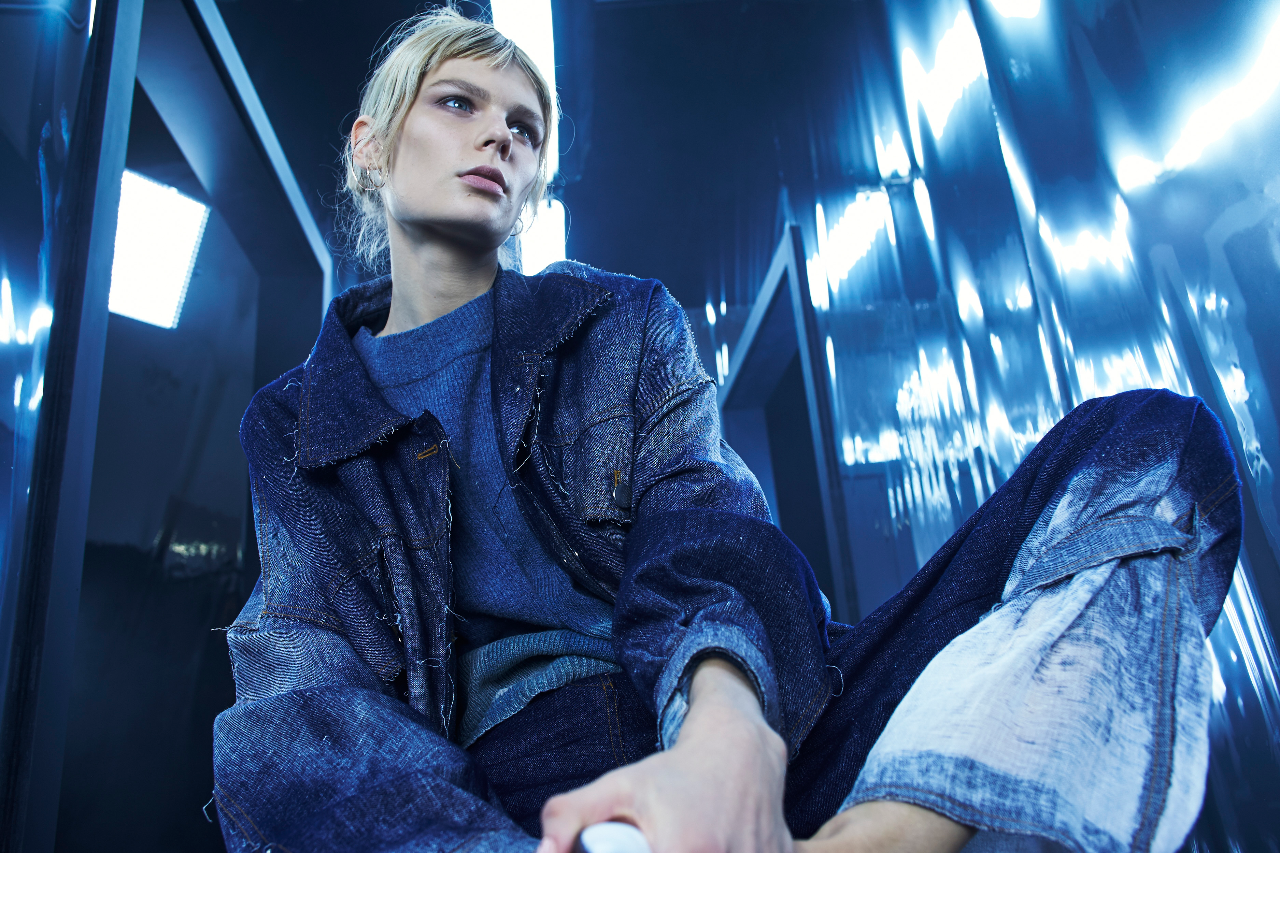
==== index.html @ e4200afe "ok cool" ====
<html>
<head>
	<title>IWP Effect Demo</title>
	<style>
		body {
			color: #fff;
			font-family:Monospace;
			font-size:13px;
			margin: 0px;
			text-align:center;
			/*overflow: hidden;*/
		}
		#selectors{
			position: absolute;
			top: 0;
			/*margin: 5px;*/
			padding: 10px;
			background: rgba(0,0,0,0.5); 
		}
		select{
			display: block;
			margin: 5px 0;
		}
	</style>
</head>
<body>
	<div id="container"></div>
	<script src="scripts/js/three.min.js"></script>
	<script src="scripts/js/CustomShaders2.js"></script>
	<script src="scripts/js/Effects.js"></script>
	<script src="scripts/js/FeedbackMaterial2.js"></script>
	<script src="scripts/js/Mask.js"></script>
    <script src="scripts/js/main.js"></script>
</body>
</html>
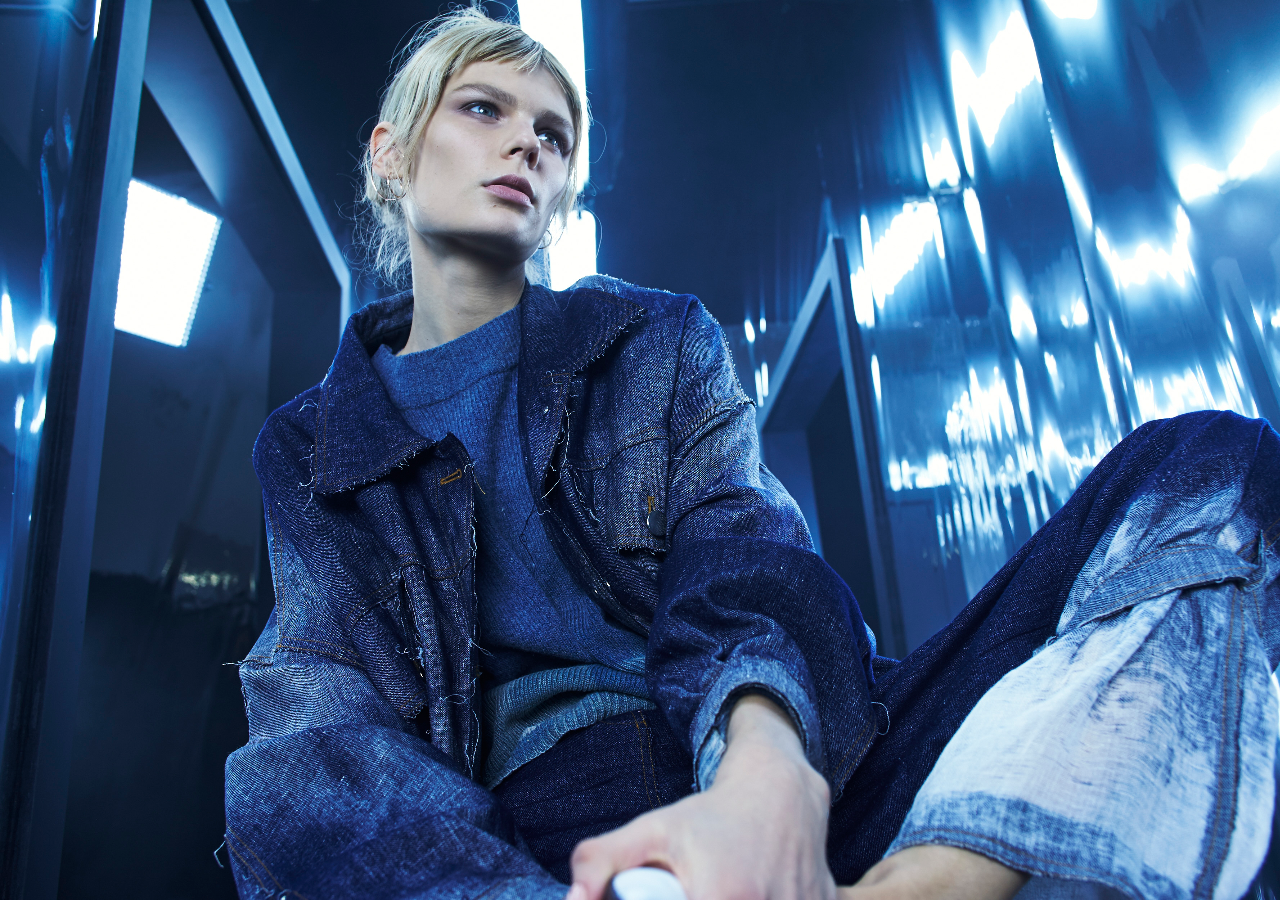
==== commit 096b1985: "idk" ====
--- a/index.html
+++ b/index.html
@@ -1,6 +1,7 @@
 <html>
 <head>
 	<title>IWP Effect Demo</title>
+	<link rel="stylesheet" type="text/css" media="screen" href="focal-point.css"/>
 	<style>
 		body {
 			color: #fff;
@@ -21,10 +22,17 @@
 			display: block;
 			margin: 5px 0;
 		}
+		#container canvas{
+			width: 100vw;
+			height: 100vh;
+		}
 	</style>
+
 </head>
 <body>
-	<div id="container"></div>
+	<!-- <div class="focal-point portrait left-2 up-4"> -->
+		<div id="container"></div>		
+	<!-- </div> -->
 	<script src="scripts/js/three.min.js"></script>
 	<script src="scripts/js/CustomShaders2.js"></script>
 	<script src="scripts/js/Effects.js"></script>
--- a/focal-point.css
+++ b/focal-point.css
@@ -0,0 +1,249 @@
+/*! 
+ *  Focal Point: Pure HTML/CSS Adaptive Images Framework
+ *  Author: Adam Bradley, 2012
+ *  License: MIT/GPLv2
+ *  https://github.com/adamdbradley/focal-point
+ *  http://www.cdnconnect.com/
+*/
+
+.focal-point {
+    width: 100%;
+    height: auto;
+    overflow: hidden;
+}
+
+.focal-point canvas {
+    width: 100%;
+    max-width: 100%;
+    height: auto;
+    -ms-interpolation-mode: bicubic;
+}
+
+.focal-point div {
+    position: relative; 
+    max-width: none; 
+    height: auto;
+}
+
+@media all and (max-width: 767px) {
+
+    /* 4x3 Landscape Shape (Default) */
+    .focal-point div {
+        margin: -3em -4em;
+    }
+
+    /* Landscape down (Total 6em) */
+    .down-1 div {
+        margin-top:    -3.5em;
+        margin-bottom: -2.5em;
+    }
+    .down-2 div {
+        margin-top:    -4em;
+        margin-bottom: -2em;
+    }
+    .down-3 div {
+        margin-top:    -4.5em;
+        margin-bottom: -1.5em;
+    }
+    .down-4 div {
+        margin-top:    -5em;
+        margin-bottom: -1em;
+    }
+    .down-5 div {
+        margin-top:    -5.5em;
+        margin-bottom: -0.5em;
+    }
+    .down-6 div {
+        margin-top:    -6em;
+        margin-bottom: 0;
+    }
+
+    /* Landscape up (Total 6em) */
+    .up-1 div {
+        margin-top:    -2.5em;
+        margin-bottom: -3.5em;
+    }
+    .up-2 div {
+        margin-top:    -2em;
+        margin-bottom: -4em;
+    }
+    .up-3 div {
+        margin-top:    -1.5em;
+        margin-bottom: -4.5em;
+    }
+    .up-4 div {
+        margin-top:    -1em;
+        margin-bottom: -5em;
+    }
+    .up-5 div {
+        margin-top:    -0.5em;
+        margin-bottom: -5.5em;
+    }
+    .up-6 div {
+        margin-top:    0;
+        margin-bottom: -6em;
+    }
+
+    /* Landscape right (Total 8em) */
+    .right-1 div {
+        margin-left:  -4.66em;
+        margin-right: -3.34em;
+    }
+    .right-2 div {
+        margin-left:  -5.33em;
+        margin-right: -2.67em;
+    }
+    .right-3 div {
+        margin-left:  -6em;
+        margin-right: -2em;
+    }
+    .right-4 div {
+        margin-left:  -6.66em;
+        margin-right: -1.34em;
+    }
+    .right-5 div {
+        margin-left:  -7.33em;
+        margin-right: -0.67em;
+    }
+    .right-6 div {
+        margin-left:  -8em;
+        margin-right: 0;
+    }
+
+    /* Landscape left (Total 8em) */
+    .left-1 div {
+        margin-left:  -3.34em;
+        margin-right: -4.66em;
+    }
+    .left-2 div {
+        margin-left:  -2.67em;
+        margin-right: -5.33em;
+    }
+    .left-3 div {
+        margin-left:  -2em;
+        margin-right: -6em;
+    }
+    .left-4 div {
+        margin-left:  -1.34em;
+        margin-right: -6.66em;
+    }
+    .left-5 div {
+        margin-left:  -0.67em;
+        margin-right: -7.33em;
+    }
+    .left-6 div {
+        margin-left:  0;
+        margin-right: -8em;
+    }
+
+
+    /* 3x4 Portrait Shape */
+    .focal-point.portrait div {
+        margin: -4em -3em;
+    }
+
+    /* Portrait down (Total 8em) */
+    .portrait.down-1 div {
+        margin-top:    -4.66em;
+        margin-bottom: -3.34em;
+    }
+    .portrait.down-2 div {
+        margin-top:    -5.33em;
+        margin-bottom: -2.67em;
+    }
+    .portrait.down-3 div {
+        margin-top:    -6em;
+        margin-bottom: -2em;
+    }
+    .portrait.down-4 div {
+        margin-top:    -6.66em;
+        margin-bottom: -1.34em;
+    }
+    .portrait.down-5 div {
+        margin-top:    -7.33em;
+        margin-bottom: -0.67em;
+    }
+    .portrait.down-6 div {
+        margin-top:    -8em;
+        margin-bottom: 0;
+    }
+
+    /* Portrait right (Total 6em) */
+    .portrait.right-1 div {
+        margin-left:  -3.5em;
+        margin-right: -2.5em;
+    }
+    .portrait.right-2 div {
+        margin-left:  -4em;
+        margin-right: -2em;
+    }
+    .portrait.right-3 div {
+        margin-left:  -4.5em;
+        margin-right: -1.5em;
+    }
+    .portrait.right-4 div {
+        margin-left:  -5em;
+        margin-right: -1em;
+    }
+    .portrait.right-5 div {
+        margin-left:  -5.5em;
+        margin-right: -0.5em;
+    }
+    .portrait.right-6 div {
+        margin-left:  -6em;
+        margin-right: 0;
+    }
+
+    /* Portrait up (Total 8em) */
+    .portrait.up-1 div {
+        margin-top:    -3.34em;
+        margin-bottom: -4.66em;
+    }
+    .portrait.up-2 div {
+        margin-top:    -2.67em;
+        margin-bottom: -5.33em;
+    }
+    .portrait.up-3 div {
+        margin-top:    -2em;
+        margin-bottom: -6em;
+    }
+    .portrait.up-4 div {
+        margin-top:    -1.34em;
+        margin-bottom: -6.66em;
+    }
+    .portrait.up-5 div {
+        margin-top:    -0.67em;
+        margin-bottom: -7.33em;
+    }
+    .portrait.up-6 div {
+        margin-top:    0;
+        margin-bottom: -8em;
+    }
+
+    /* Portrait left (Total 6em) */
+    .portrait.left-1 div {
+        margin-left:  -2.5em;
+        margin-right: -3.5em;
+    }
+    .portrait.left-2 div {
+        margin-left:  -2em;
+        margin-right: -4em;
+    }
+    .portrait.left-3 div {
+        margin-left:  -1.5em;
+        margin-right: -4.5em;
+    }
+    .portrait.left-4 div {
+        margin-left:  -1em;
+        margin-right: -5em;
+    }
+    .portrait.left-5 div {
+        margin-left:  -0.5em;
+        margin-right: -5.5em;
+    }
+    .portrait.left-6 div {
+        margin-left:  0;
+        margin-right: -6em;
+    }
+
+}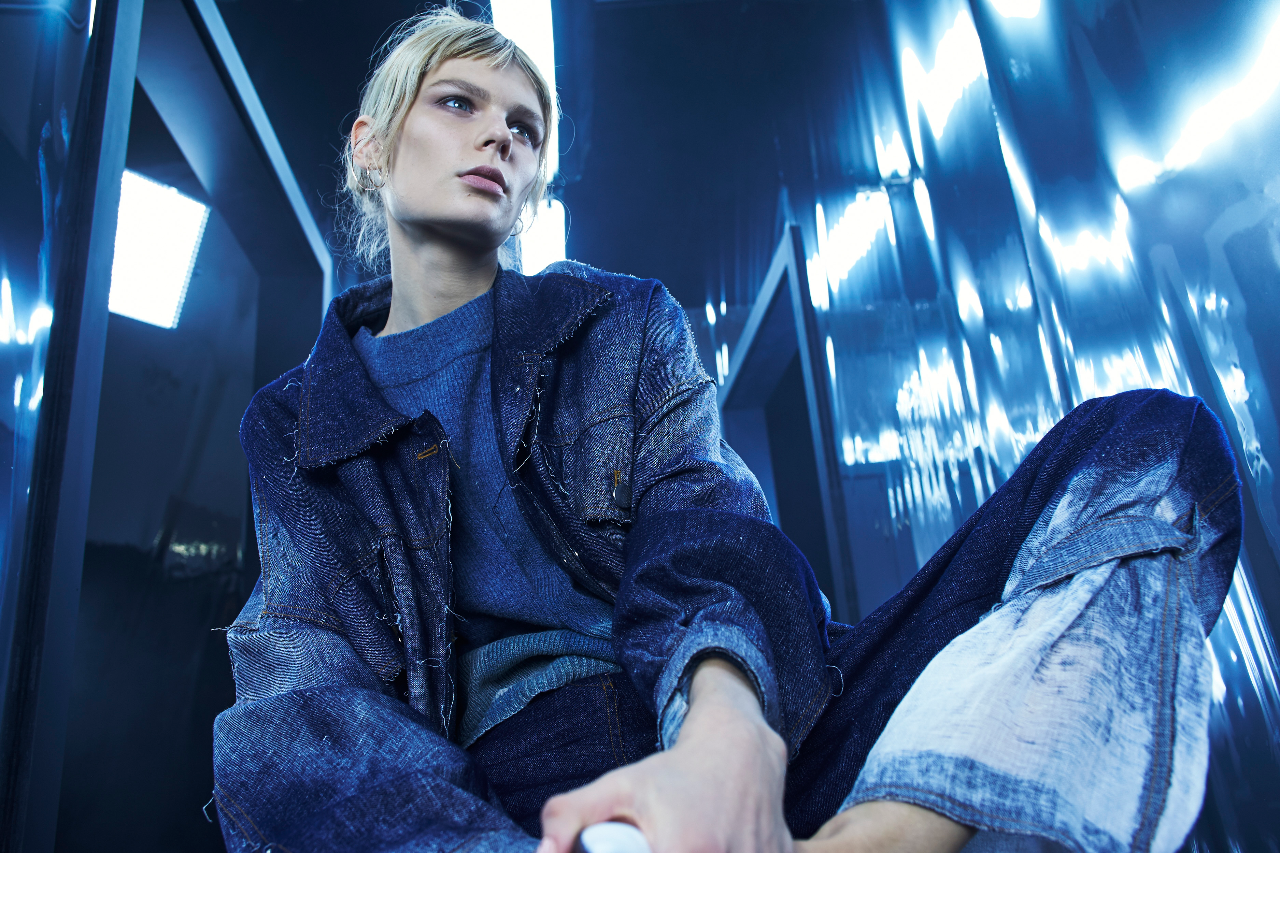
==== commit c2287e7a: "dingus" ====
--- a/index.html
+++ b/index.html
@@ -22,10 +22,10 @@
 			display: block;
 			margin: 5px 0;
 		}
-		#container canvas{
-			width: 100vw;
-			height: 100vh;
-		}
+		/*#container canvas{*/
+			/*width: 100vw;*/
+			/*height: 100vh;*/
+		/*}*/
 	</style>
 
 </head>
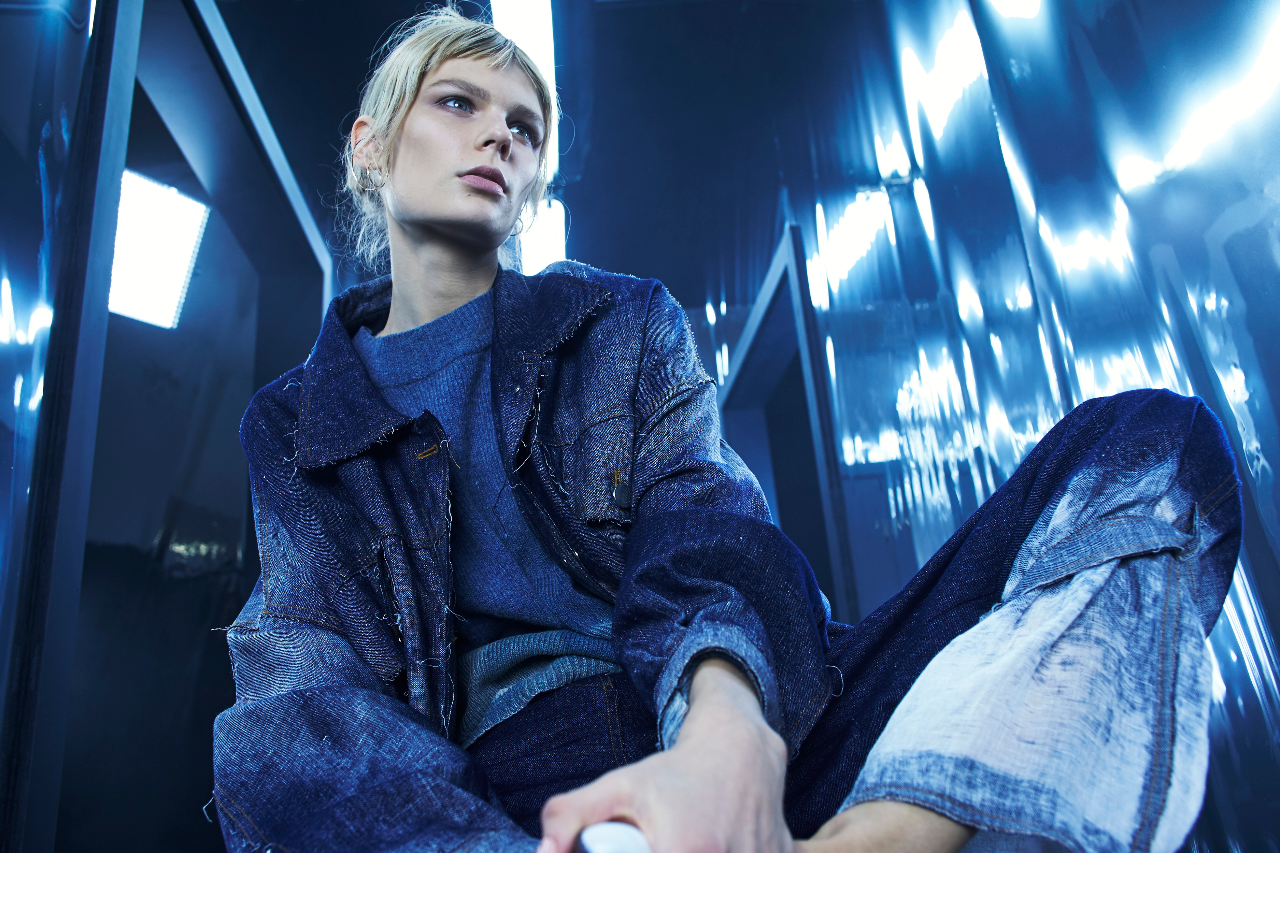
==== commit 22c7f8ee: "testing!!" ====
--- a/index.html
+++ b/index.html
@@ -22,10 +22,10 @@
 			display: block;
 			margin: 5px 0;
 		}
-		/*#container canvas{*/
-			/*width: 100vw;*/
-			/*height: 100vh;*/
-		/*}*/
+		#container canvas{
+			width: 100vw;
+			height: 100vh;
+		}
 	</style>
 
 </head>
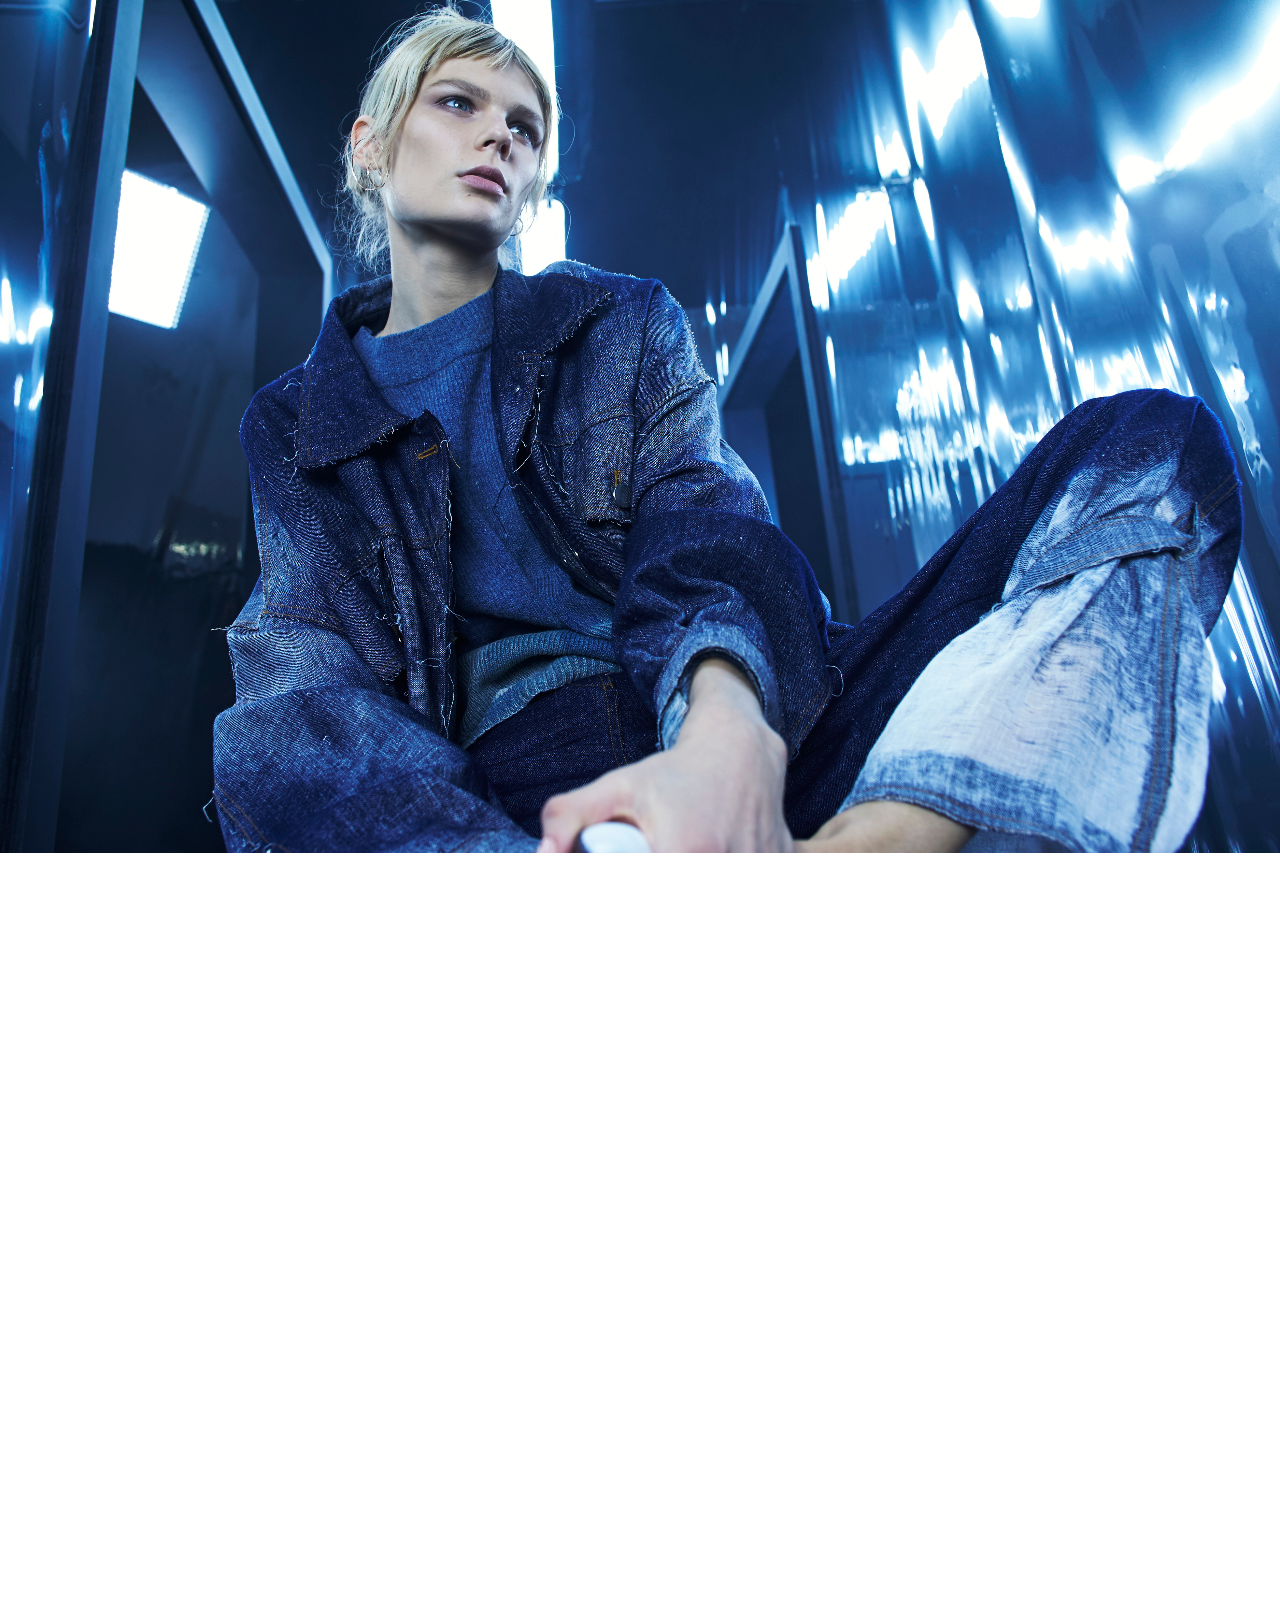
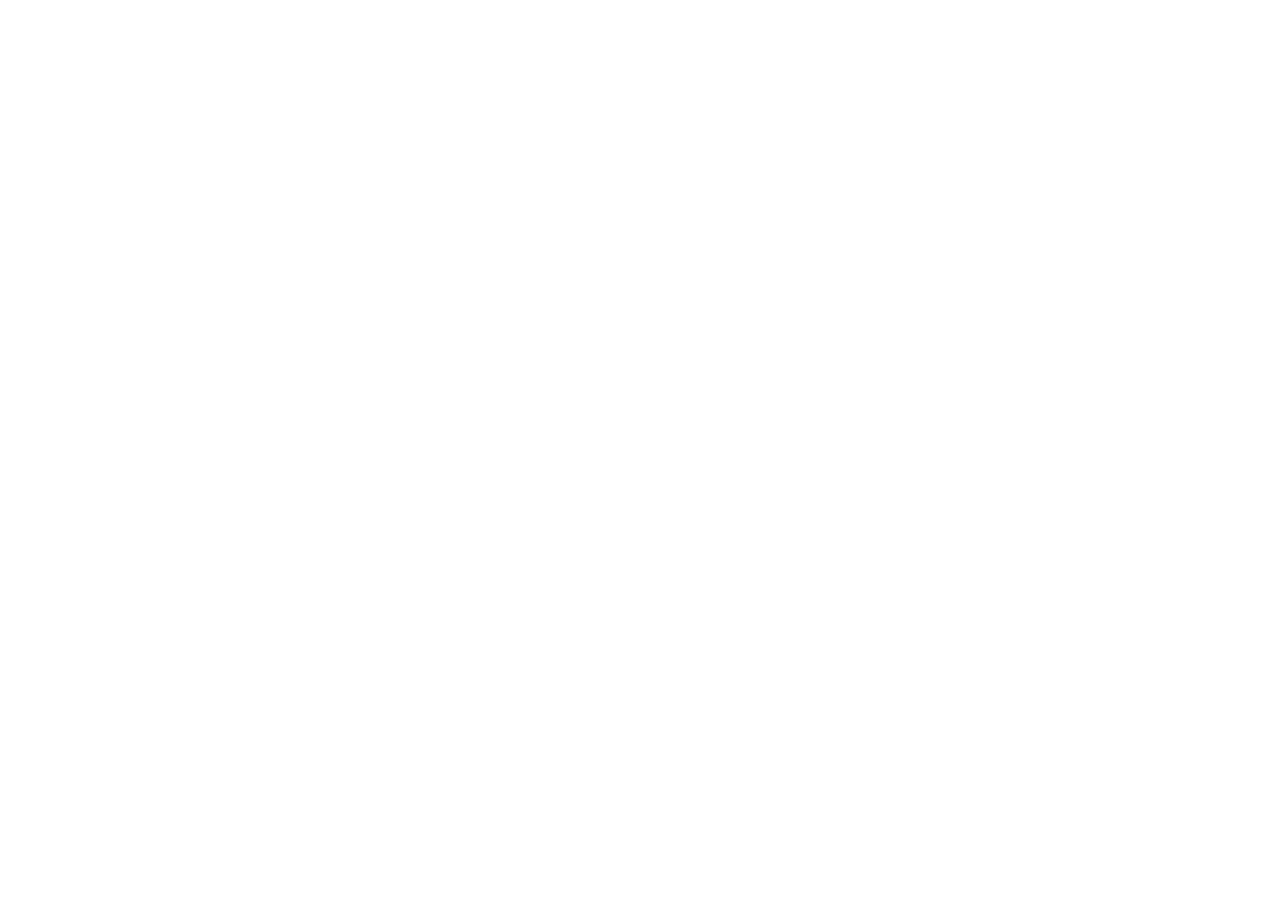
==== commit 9238d778: "ok different" ====
--- a/index.html
+++ b/index.html
@@ -22,10 +22,10 @@
 			display: block;
 			margin: 5px 0;
 		}
-		#container canvas{
-			width: 100vw;
-			height: 100vh;
-		}
+		/*#container canvas{*/
+			/*width: 100vw;*/
+			/*height: 100vh;*/
+		/*}*/
 	</style>
 
 </head>
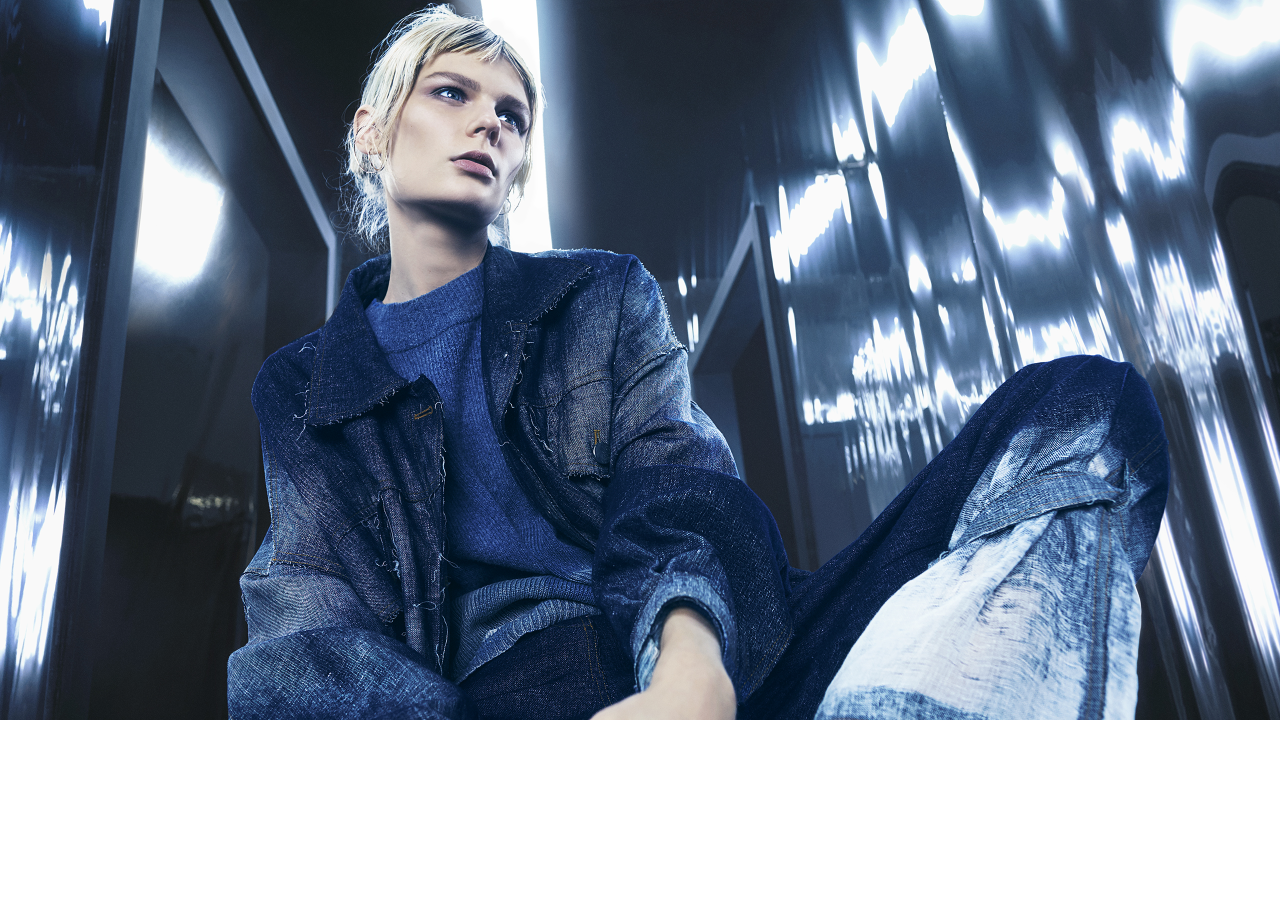
==== commit c6482915: "ok" ====
--- a/index.html
+++ b/index.html
@@ -1,7 +1,6 @@
 <html>
 <head>
 	<title>IWP Effect Demo</title>
-	<link rel="stylesheet" type="text/css" media="screen" href="focal-point.css"/>
 	<style>
 		body {
 			color: #fff;
@@ -9,7 +8,7 @@
 			font-size:13px;
 			margin: 0px;
 			text-align:center;
-			/*overflow: hidden;*/
+			overflow: hidden;
 		}
 		#selectors{
 			position: absolute;
@@ -17,27 +16,77 @@
 			/*margin: 5px;*/
 			padding: 10px;
 			background: rgba(0,0,0,0.5); 
+			display: none;
+		}
+		#liveModeContainer{
+			position: absolute;
+			top: 0;
+			right: 0;
+			/*margin: 5px;*/
+			padding: 10px;
+			background: rgba(0,0,0,0.5); 
+			display: none;
 		}
 		select{
 			display: block;
 			margin: 5px 0;
 		}
-		/*#container canvas{*/
-			/*width: 100vw;*/
-			/*height: 100vh;*/
-		/*}*/
 	</style>
-
 </head>
 <body>
-	<!-- <div class="focal-point portrait left-2 up-4"> -->
-		<div id="container"></div>		
-	<!-- </div> -->
+	<div id="container"></div>
+	<div id="selectors">
+		<label for="effectsSelector">Current Effect</label>
+		<select onchange="createEffect();"name="effectsSelector" id="effectsSelector">
+			<option value="warp">Warp</option>
+			<option value="glass">Glass</option>
+			<option value="revert">Revert</option>
+			<option value="rgb shift">RGB Shift</option>
+			<option value="oil paint">Oil Paint</option>
+			<!-- <option value="median blur">Median Blur</option> -->
+			<option value="repos">Reposition</option>
+			<option value="flow">Flow</option>
+			<option value="gradient">Gradient</option>
+			<option value="warp flow">Warp Flow</option>
+			<option value="curves">Curves</option>
+			<option value="neon glow">Neon Glow</option>
+		</select>
+		<label for="nextEffectsSelector">Next Effect</label>
+		<select id="nextEffectsSelector" name="nextEffectsSelector">
+			<option value="warp">Warp</option>
+			<option value="revert">Revert</option>
+			<option value="rgb shift">RGB Shift</option>
+			<option value="oil paint">Oil Paint</option>
+			<!-- <option value="median blur">Median Blur</option> -->
+			<option value="repos">Reposition</option>
+			<option value="flow">Flow</option>
+			<option value="gradient">Gradient</option>
+			<option value="warp flow">Warp Flow</option>
+			<option value="curves">Curves</option>
+			<option value="neon glow">Neon Glow</option>
+		</select>
+		<button onclick="createNewEffect(false);">Go to next effect</button>
+	</div>
+	<div id="liveModeContainer">
+		<input type="checkbox"  id="liveMode" name="liveMode">
+		<label for="liveMode">Live Mode</label>
+		<div id="order"></div>
+	</div>
 	<script src="scripts/js/three.min.js"></script>
+	<script src="scripts/js/DenoiseShader.js"></script>
+	<script src="scripts/js/RgbShiftShader.js"></script>
+	<script src="scripts/js/RevertShader.js"></script>
+	<script src="scripts/js/GlassShader.js"></script>
+	<script src="scripts/js/NeonGlowShader.js"></script>
+	<script src="scripts/js/OilPaintShader.js"></script>
+	<script src="scripts/js/GradientShader.js"></script>
+	<script src="scripts/js/PSDMask.js"></script>
+	<script src="scripts/js/WarpFlowShader.js"></script>
+	<script src="scripts/js/CurvesShader.js"></script>
 	<script src="scripts/js/CustomShaders2.js"></script>
 	<script src="scripts/js/Effects.js"></script>
 	<script src="scripts/js/FeedbackMaterial2.js"></script>
-	<script src="scripts/js/Mask.js"></script>
+	<script src="scripts/js/Mask2.js"></script>
     <script src="scripts/js/main.js"></script>
 </body>
 </html>